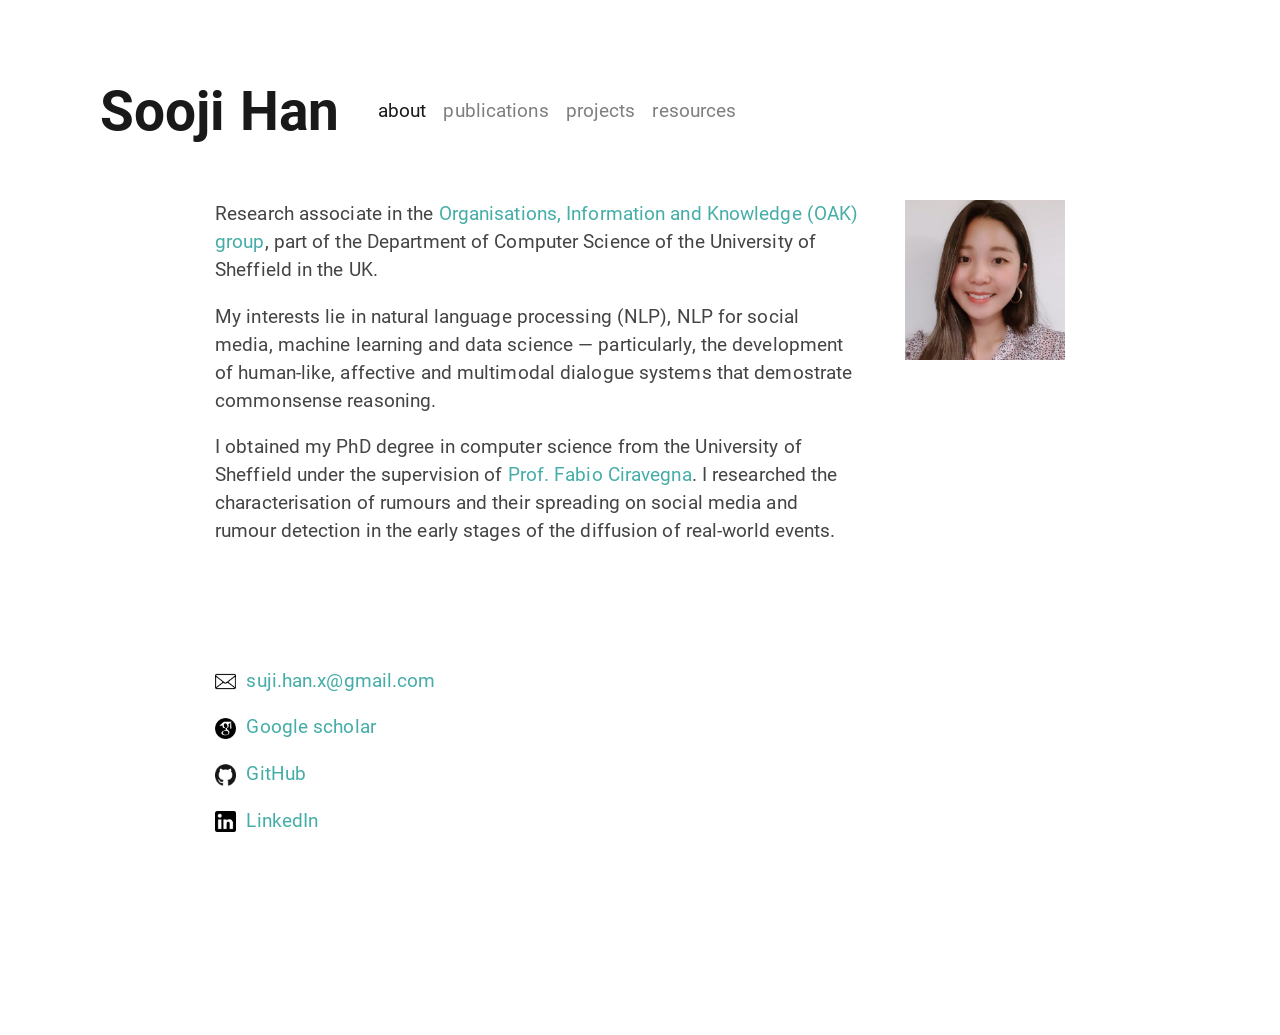
==== index.html @ 76cb5b4c "edit projects" ====
<!DOCTYPE html>

<html>

<head>

<meta charset="utf-8" />
<meta name="generator" content="pandoc" />
<meta http-equiv="X-UA-Compatible" content="IE=EDGE" />




<title></title>

<script src="site_libs/jquery-3.5.1/jquery-3.5.1.min.js"></script>
<meta name="name" content="viewport" />
<meta name="content" content="width=device-width, initial-scale=1, shrink-to-fit=no" />
<link href="site_libs/bootstrap-4.4.1/bootstrap-custom.min.css" rel="stylesheet" />
<script src="site_libs/bootstrap-4.4.1/bootstrap.bundle.min.js"></script>
<script src="site_libs/bs3compat-0.1.0.9000/tabs.js"></script>
<script src="site_libs/bs3compat-0.1.0.9000/bs3compat.js"></script>
<script src="site_libs/navigation-1.1/tabsets.js"></script>
<link href="site_libs/highlightjs-9.12.0/default.css" rel="stylesheet" />
<script src="site_libs/highlightjs-9.12.0/highlight.js"></script>

<style type="text/css">code{white-space: pre;}</style>
<style type="text/css">
  pre {
    background-color: #f5f5f5;
    border: 1px solid #ccc;
    border-radius: 4px;
    padding: .5rem;
  }
  pre:not([class]) {
    background-color: white;
  }
  pre code {
    background-color: transparent;
  }
</style>
<script type="text/javascript">
if (window.hljs) {
  hljs.configure({languages: []});
  hljs.initHighlightingOnLoad();
  if (document.readyState && document.readyState === "complete") {
    window.setTimeout(function() { hljs.initHighlighting(); }, 0);
  }
}
</script>



<style type="text/css">
/*
BS3 -> BS4 saw a removal of margin-top which is a pretty jarring change for Rmd
https://github.com/twbs/bootstrap/blob/f17f882d/dist/css/bootstrap.css#L1219-L1250
https://github.com/twbs/bootstrap/blob/4de4874e/scss/_reboot.scss#L82-L89 */
h1, h2, h3 { margin-top: 20px; }
h4, h5, h6 { margin-top: 10px; }

/* Pandoc uses align attribute to align content but BS4 squashes that */
.table th[align=left] {
  text-align: left;
}
.table th[align=right] {
  text-align: right;
}
.table th[align=center] {
  text-align: center;
}

.table th:not([align]) {
  text-align: left;
}
</style>

<link rel="stylesheet" href="styles.css" type="text/css" />
<link rel="stylesheet" href="/var/folders/hd/zf_5lm_s2blcfbpy_g2m6xn00000gn/T//RtmpmwYKkB/file5b397ba5d2e3.css" type="text/css" />



<style type = "text/css">
.main-container {
  max-width: 940px;
  margin-left: auto;
  margin-right: auto;
}
code {
  color: inherit;
  background-color: rgba(0, 0, 0, 0.04);
}
img {
  max-width:100%;
}
.tabbed-pane {
  padding-top: 12px;
}
.html-widget {
  margin-bottom: 20px;
}
button.code-folding-btn:focus {
  outline: none;
}
summary {
  display: list-item;
}
</style>


<style type="text/css">

.dropdown-submenu {
  position: relative;
}
.dropdown-submenu>.dropdown-menu {
  top: 0;
  left: 100%;
  margin-top: -6px;
  margin-left: -1px;
  border-radius: 0 6px 6px 6px;
}
.dropdown-submenu:hover>.dropdown-menu {
  display: block;
}
.dropdown-submenu>a:after {
  display: block;
  content: " ";
  float: right;
  width: 0;
  height: 0;
  border-color: transparent;
  border-style: solid;
  border-width: 5px 0 5px 5px;
  border-left-color: #cccccc;
  margin-top: 5px;
  margin-right: -10px;
}
.dropdown-submenu:hover>a:after {
  border-left-color: #ffffff;
}
.dropdown-submenu.pull-left {
  float: none;
}
.dropdown-submenu.pull-left>.dropdown-menu {
  left: -100%;
  margin-left: 10px;
  border-radius: 6px 0 6px 6px;
}
</style>

<script>
// manage active state of menu based on current page
$(document).ready(function () {
  // active menu anchor
  href = window.location.pathname
  href = href.substr(href.lastIndexOf('/') + 1)
  if (href === "")
    href = "index.html";
  var menuAnchor = $('a[href="' + href + '"]');

  // mark it active
  menuAnchor.tab('show');

  // if it's got a parent navbar menu mark it active as well
  menuAnchor.closest('li.dropdown').addClass('active');
});
</script>

<!--
  Note that .tabset-dropdown was initially implemented using Glyphicons, which were dropped
  in BS4. The idea behind the "equivalent" BS4 CSS derives from how carets are implemented
  https://github.com/twbs/bootstrap/blob/099860/scss/mixins/_caret.scss#L1
-->
<style type="text/css">
.tabset-dropdown > .nav-tabs {
  display: inline-table;
  max-height: 500px;
  min-height: 44px;
  overflow-y: auto;
  border: 1px solid #ddd;
  border-radius: 4px;
}

.tabset-dropdown > .nav-tabs > li.active-dropdown-tab:before {
  display: inline-block;
  margin-left: 0.255em;
  vertical-align: 0.255em;
  content: "";
  border-top: 0.3em solid;
  border-right: 0.3em solid transparent;
  border-bottom: 0;
  border-left: 0.3em solid transparent;
}

.tabset-dropdown > .nav-tabs.nav-tabs-open > li.active-dropdown-tab:before {
  display: inline-block;
  margin-left: 0.255em;
  vertical-align: 0.255em;
  content: "";
  border-top: 0.3em solid transparent;
  border-right: 0;
  border-bottom: 0.3em solid transparent;
  border-left: 0.3em solid;
}

.tabset-dropdown > .nav-tabs.nav-tabs-open:before {
  display: inline-block;
  margin-left: 0.255em;
  vertical-align: 0.255em;
  content: "";
  border-top: 0.3em solid;
  border-right: 0.3em solid transparent;
  border-bottom: 0;
  border-left: 0.3em solid transparent;
}

.tabset-dropdown > .nav-tabs > li.active-dropdown-tab {
  display: block;
}

.tabset-dropdown > .nav-tabs > li > a,
.tabset-dropdown > .nav-tabs > li > a:focus,
.tabset-dropdown > .nav-tabs > li > a:hover {
  border: none;
  display: inline-block;
  border-radius: 4px;
  background-color: transparent;
}

.tabset-dropdown > .nav-tabs.nav-tabs-open > li {
  display: block;
  float: none;
}

.tabset-dropdown > .nav-tabs > li {
  display: none;
}
</style>

<!-- code folding -->




</head>

<body>


<div class="container-fluid main-container">




<div class="navbar navbar-default  navbar-fixed-top" role="navigation">
  <div class="container">
    <div class="navbar-header">
      <button type="button" class="navbar-toggle collapsed" data-toggle="collapse" data-target="#navbar">
        <span class="icon-bar"></span>
        <span class="icon-bar"></span>
        <span class="icon-bar"></span>
      </button>
      <a class="navbar-brand" href="index.html">Sooji Han</a>
    </div>
    <div id="navbar" class="navbar-collapse collapse">
      <ul class="nav navbar-nav">
        <li>
  <a href="index.html">about</a>
</li>
<li>
  <a href="publications.html">publications</a>
</li>
<li>
  <a href="projects.html">projects</a>
</li>
<li>
  <a href="resources.html">resources</a>
</li>
      </ul>
      <ul class="nav navbar-nav navbar-right">
        
      </ul>
    </div><!--/.nav-collapse -->
  </div><!--/.container -->
</div><!--/.navbar -->

<div id="header">




</div>


<p><img src="images/profile.jpg" alt="Avatar" align="right" id='img1'></p>
<div id="div2">
<p>Research associate in the <a href="https://oak-sheffield.weebly.com/" target="_blank">Organisations, Information and Knowledge (OAK) group</a>, part of the Department of Computer Science of the University of Sheffield in the UK.</p>
<p>My interests lie in natural language processing (NLP), NLP for social media, machine learning and data science — particularly, the development of human-like, affective and multimodal dialogue systems that demostrate commonsense reasoning.</p>
<p>I obtained my PhD degree in computer science from the University of Sheffield under the supervision of <a href="https://staffwww.dcs.shef.ac.uk/people/F.Ciravegna/Fabio_Ciravegna/About.html" target="_blank">Prof. Fabio Ciravegna</a>. I researched the characterisation of rumours and their spreading on social media and rumour detection in the early stages of the diffusion of real-world events.</p>
</div>
<p><br> <br> <br></p>
<div>
<p><img src="images/mailto.png" id='img2'> <span style="line-height:20px;"> <a href="mailto:suji.han.x@gmail.com">suji.han.x@gmail.com</a></span></p>
</div>
<div>
<p><img src="images/gscholar.png" id='img2'> <span style="line-height:20px;"> <a href="https://scholar.google.co.uk/citations?user=GUjlKgcAAAAJ&hl=en" target="_blank">Google scholar</a></span></p>
</div>
<div>
<p><img src="images/github.png" id='img2'> <span style="line-height:20px;"> <a href="http://github.com/soojihan" target="_blank">GitHub</a></span></p>
</div>
<div>
<p><img src="images/linkedin.png" id='img2'> <span style="line-height:20px;"> <a href="https://www.linkedin.com/in/soojihan/" target="_blank">LinkedIn</a></span></p>
</div>




</div>

<script>

// add bootstrap table styles to pandoc tables
function bootstrapStylePandocTables() {
  $('tr.header').parent('thead').parent('table').addClass('table table-condensed');
}
$(document).ready(function () {
  bootstrapStylePandocTables();
});


</script>

<!-- tabsets -->

<script>
$(document).ready(function () {
  window.buildTabsets("TOC");
});

$(document).ready(function () {
  $('.tabset-dropdown > .nav-tabs > li').click(function () {
    $(this).parent().toggleClass('nav-tabs-open');
    $(this).siblings().removeClass("active-dropdown-tab");
    $(this).addClass("active-dropdown-tab");
  });
});
</script>

<!-- code folding -->


<!-- dynamically load mathjax for compatibility with self-contained -->
<script>
  (function () {
    var script = document.createElement("script");
    script.type = "text/javascript";
    script.src  = "https://mathjax.rstudio.com/latest/MathJax.js?config=TeX-AMS-MML_HTMLorMML";
    document.getElementsByTagName("head")[0].appendChild(script);
  })();
</script>

</body>
</html>
---- site_libs/highlightjs-9.12.0/default.css ----
.hljs-literal {
  color: #990073;
}

.hljs-number {
  color: #099;
}

.hljs-comment {
  color: #998;
  font-style: italic;
}

.hljs-keyword {
  color: #900;
  font-weight: bold;
}

.hljs-string {
  color: #d14;
}
---- styles.css ----
#div2 {
    width:76%;
}

#div3 {
    width:80%;
}
/* profile photo*/
#img1 {
  width: 160px;
  height: 160px;
}

/* mailto emoji*/
#img2 {
  width: 2.5%;
}

/* paper emoji*/
#img3 {
  width: 3%;
}



/* logos */
#img4 {
    max-width:100px;
    max-height:100px;
    width:auto;
    height:auto;
    vertical-align: middle;
}

/* overview*/
#img5 {
  width: 60%;
}

/* resource emoji*/
#img6 {
  width: 2%;
}

.caption {
    width: 200px;
    text-align: center;
}

figcaption {
    margin: 10px 0;  /* ADD Me */
    text-align: center;   /* ADD Me */
}

/* Whole document: */
body{
  font-size: 14pt;
  margin: 150pt; /* Added margin between navbar and body */
}

/* Adjust font size for years */
.bigger{
  font-size:20pt;
  font-weight:bold;
}

/* Adjust font size */
.huge{
  font-size:24pt;
  font-weight:bold;
}

/* project title fontsize */
.prtitle{
  font-size:16pt;
  font-weight:bold;
}

/* project body fontsize */
.prbody{
  font-size:12pt;
}

/* highlight */
.paperhl{
  color:#FE4365;
}



/* bold font */
.boldfont{
  font-weight:bold;
}

/* underline */
.fancy-underline {
  text-decoration: none;
  border-bottom: 3px solid rgba(69, 173, 168, 0.5);

}

.nav {
    margin: 0 auto;
    padding: 0;
    width: 75%;
}

.nav li a {
    display: inline-block;
    padding: 50px 10px;
    color: #fff;
    text-decoration: none;
    border-right: 1px solid #fff;
}

.navbar-brand {
  margin-top: 45px;
  padding: 0 15px;
  height: 100px;
  line-height: 100px;
  font-size: 55px;
  font-weight: bold;
}

ul.nav.navbar-nav {
    flex: 1;
    width:500px; /* navbar left box width*/
}

.navbar.navbar-default {
    background-color: #99ccff;
    border: 0;
    -webkit-box-shadow: none;
    box-shadow: none;
}

.navbar.navbar-default .navbar-collapse {
    border: 0;
    -webkit-box-shadow: none;
    box-shadow: none;
}

.navbar-nav a{
  margin-top: 45px;
}
.dropdown-menu a{
  margin-top: 45px;
}



/* hyperlink color */
a {
color: #45ADA8;
}

a:hover {
  color: #547980;
  background-color: transparent;
  text-decoration: none;
}

/* hyperlink color */
#a2 {
color: #FE4365;
}


/* change navigation (about, publication,...) color
.navbar-nav a{
  color: dodgerblue !important;
.dropdown-menu a{
  color: grey !important;
}
}*/
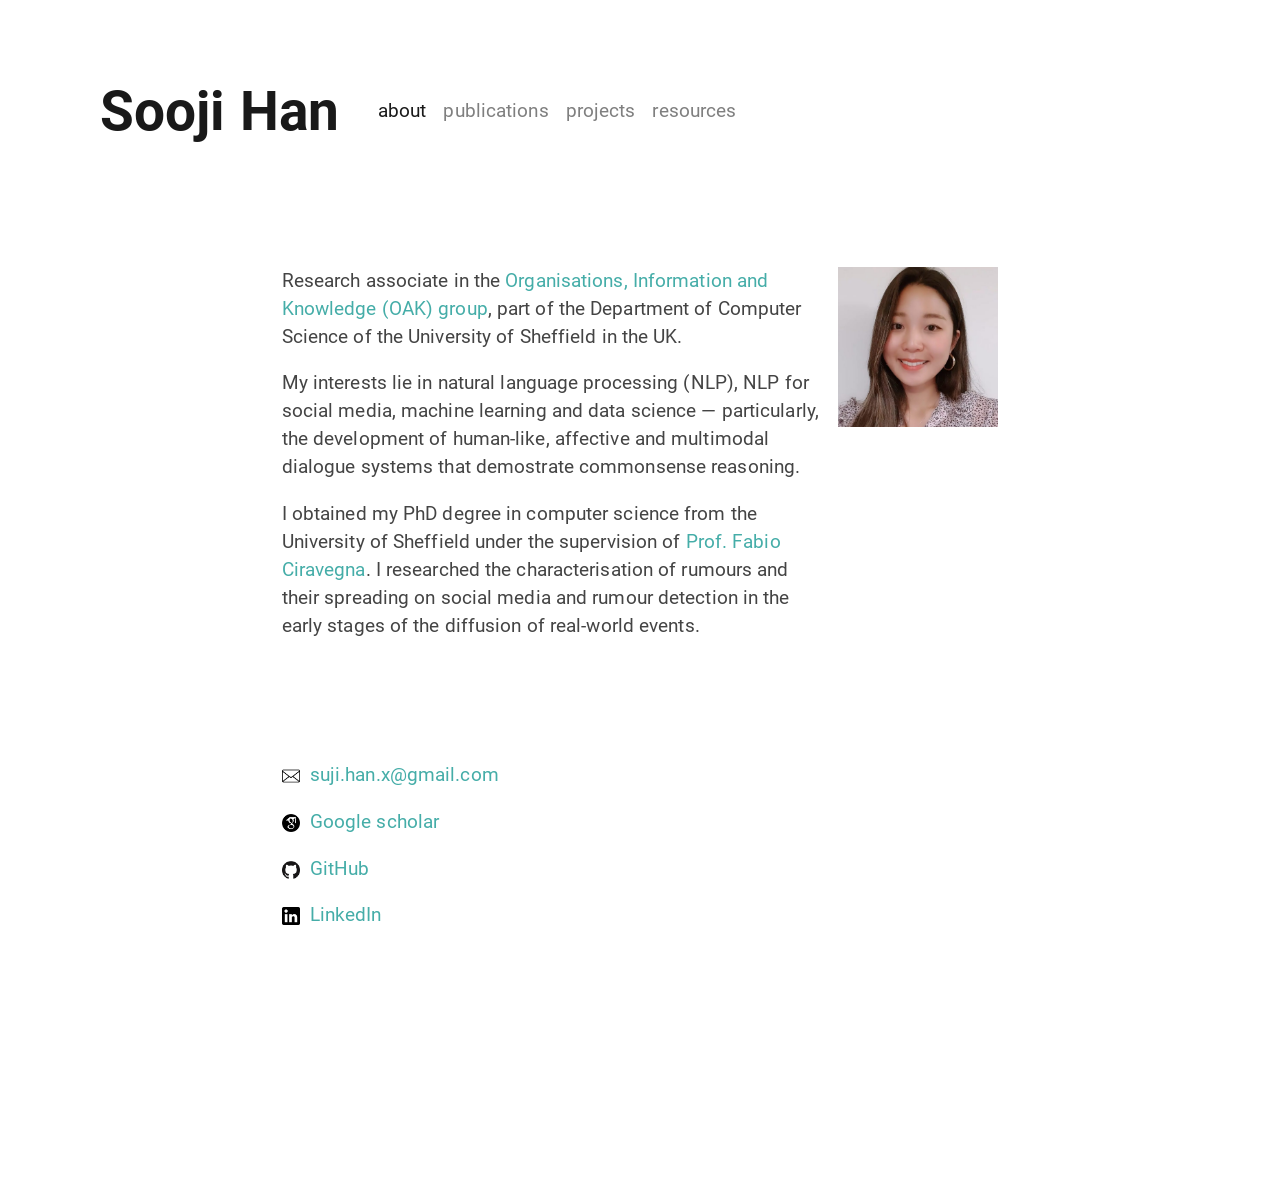
==== commit 22981a00: "edit margin" ====
--- a/index.html
+++ b/index.html
@@ -76,7 +76,7 @@
 </style>
 
 <link rel="stylesheet" href="styles.css" type="text/css" />
-<link rel="stylesheet" href="/var/folders/hd/zf_5lm_s2blcfbpy_g2m6xn00000gn/T//RtmpmwYKkB/file5b397ba5d2e3.css" type="text/css" />
+<link rel="stylesheet" href="/var/folders/hd/zf_5lm_s2blcfbpy_g2m6xn00000gn/T//RtmpmwYKkB/file5b3924de3ef2.css" type="text/css" />
 
 
 
--- a/styles.css
+++ b/styles.css
@@ -55,7 +55,7 @@
 /* Whole document: */
 body{
   font-size: 14pt;
-  margin: 150pt; /* Added margin between navbar and body */
+  margin: 200pt; /* Added margin between navbar and body */
 }
 
 /* Adjust font size for years */
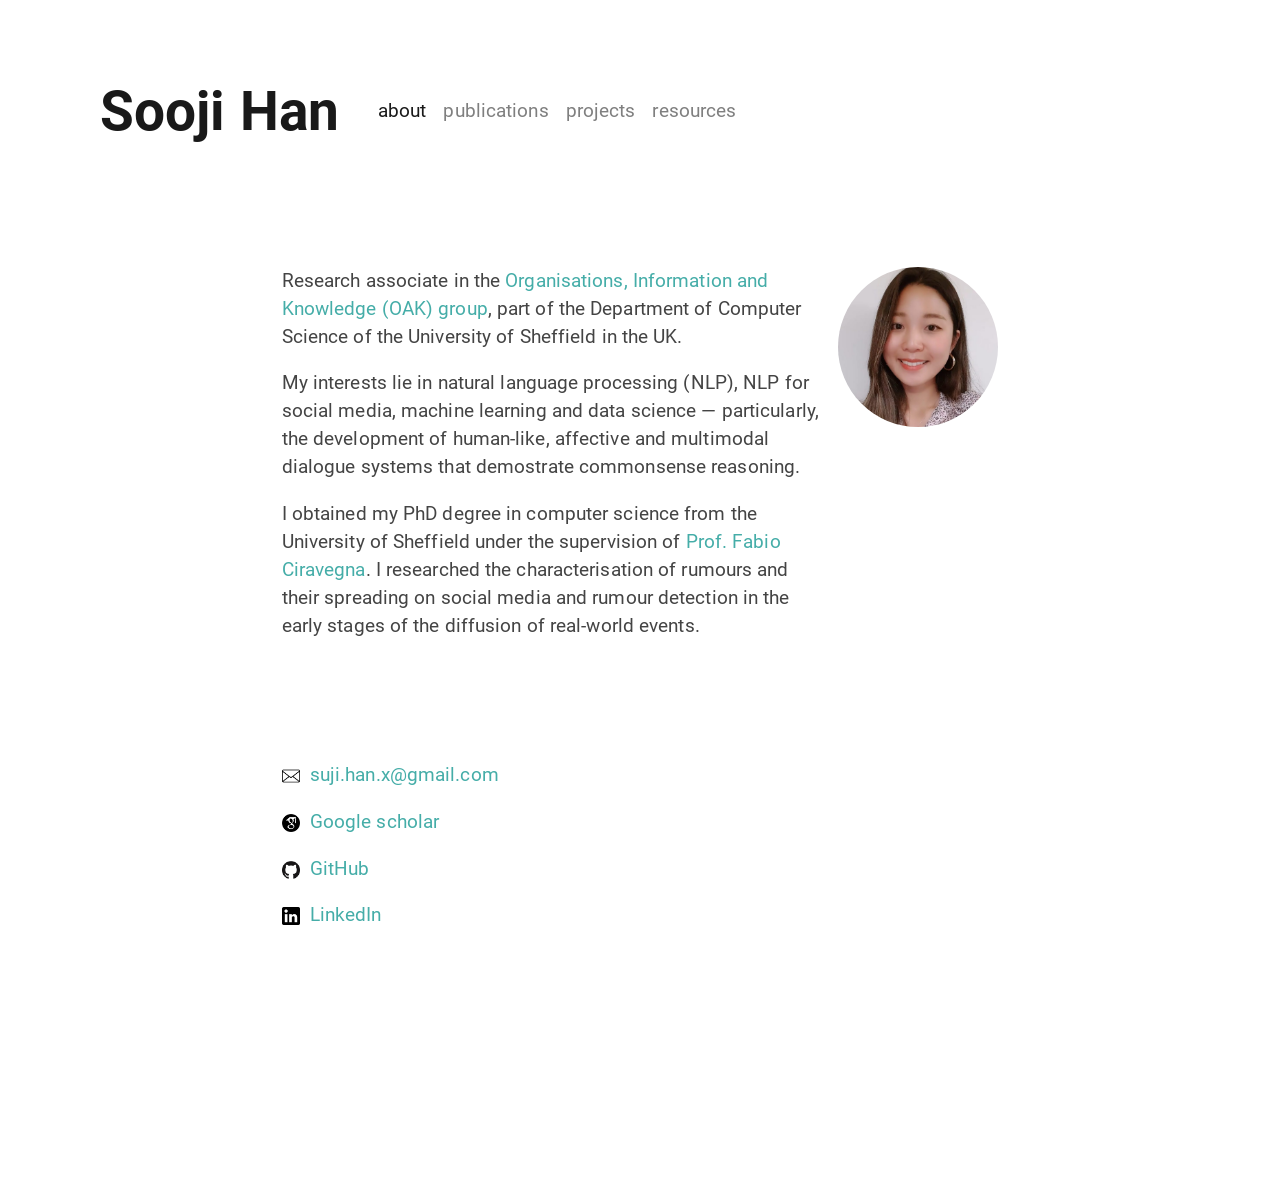
==== commit 8f2b6318: "edit photo" ====
--- a/index.html
+++ b/index.html
@@ -76,7 +76,7 @@
 </style>
 
 <link rel="stylesheet" href="styles.css" type="text/css" />
-<link rel="stylesheet" href="/var/folders/hd/zf_5lm_s2blcfbpy_g2m6xn00000gn/T//RtmpmwYKkB/file5b3924de3ef2.css" type="text/css" />
+<link rel="stylesheet" href="/var/folders/hd/zf_5lm_s2blcfbpy_g2m6xn00000gn/T//RtmpmwYKkB/file5b3938913bf7.css" type="text/css" />
 
 
 
--- a/styles.css
+++ b/styles.css
@@ -9,6 +9,7 @@
 #img1 {
   width: 160px;
   height: 160px;
+  border-radius: 50%;
 }
 
 /* mailto emoji*/
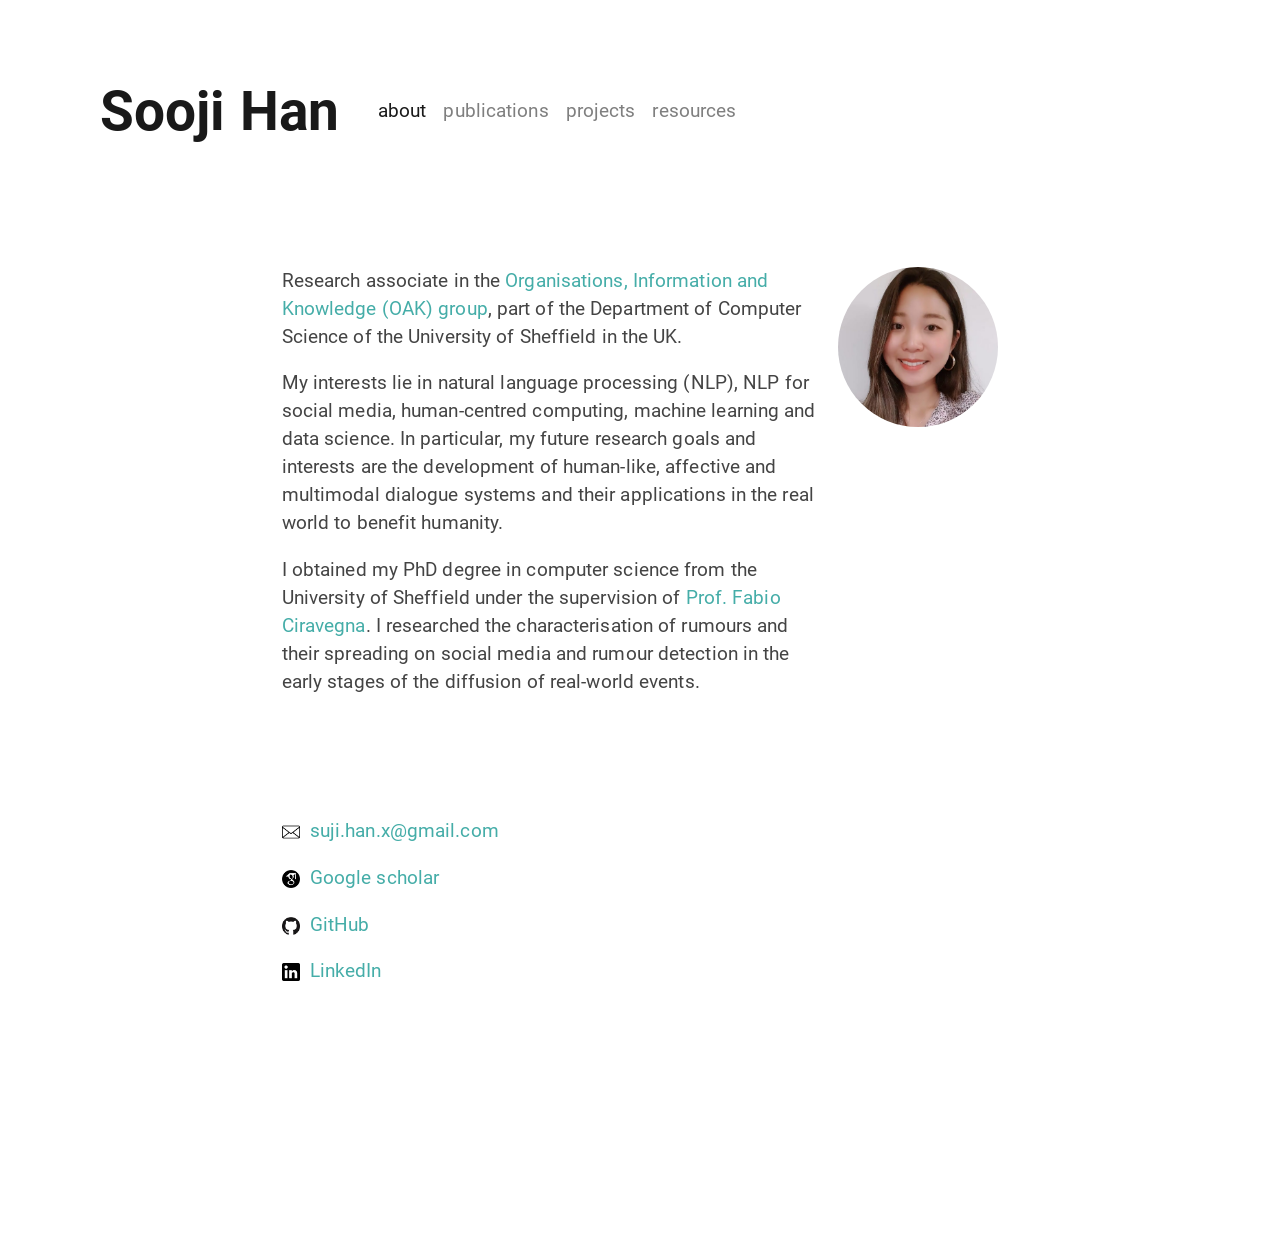
==== commit e605a319: "modify interests" ====
--- a/index.html
+++ b/index.html
@@ -76,7 +76,7 @@
 </style>
 
 <link rel="stylesheet" href="styles.css" type="text/css" />
-<link rel="stylesheet" href="/var/folders/hd/zf_5lm_s2blcfbpy_g2m6xn00000gn/T//RtmpmwYKkB/file5b3938913bf7.css" type="text/css" />
+<link rel="stylesheet" href="/var/folders/hd/zf_5lm_s2blcfbpy_g2m6xn00000gn/T//RtmpmwYKkB/file5b39fb23cbd.css" type="text/css" />
 
 
 
@@ -296,7 +296,7 @@
 <p><img src="images/profile.jpg" alt="Avatar" align="right" id='img1'></p>
 <div id="div2">
 <p>Research associate in the <a href="https://oak-sheffield.weebly.com/" target="_blank">Organisations, Information and Knowledge (OAK) group</a>, part of the Department of Computer Science of the University of Sheffield in the UK.</p>
-<p>My interests lie in natural language processing (NLP), NLP for social media, machine learning and data science — particularly, the development of human-like, affective and multimodal dialogue systems that demostrate commonsense reasoning.</p>
+<p>My interests lie in natural language processing (NLP), NLP for social media, human-centred computing, machine learning and data science. In particular, my future research goals and interests are the development of human-like, affective and multimodal dialogue systems and their applications in the real world to benefit humanity.</p>
 <p>I obtained my PhD degree in computer science from the University of Sheffield under the supervision of <a href="https://staffwww.dcs.shef.ac.uk/people/F.Ciravegna/Fabio_Ciravegna/About.html" target="_blank">Prof. Fabio Ciravegna</a>. I researched the characterisation of rumours and their spreading on social media and rumour detection in the early stages of the diffusion of real-world events.</p>
 </div>
 <p><br> <br> <br></p>
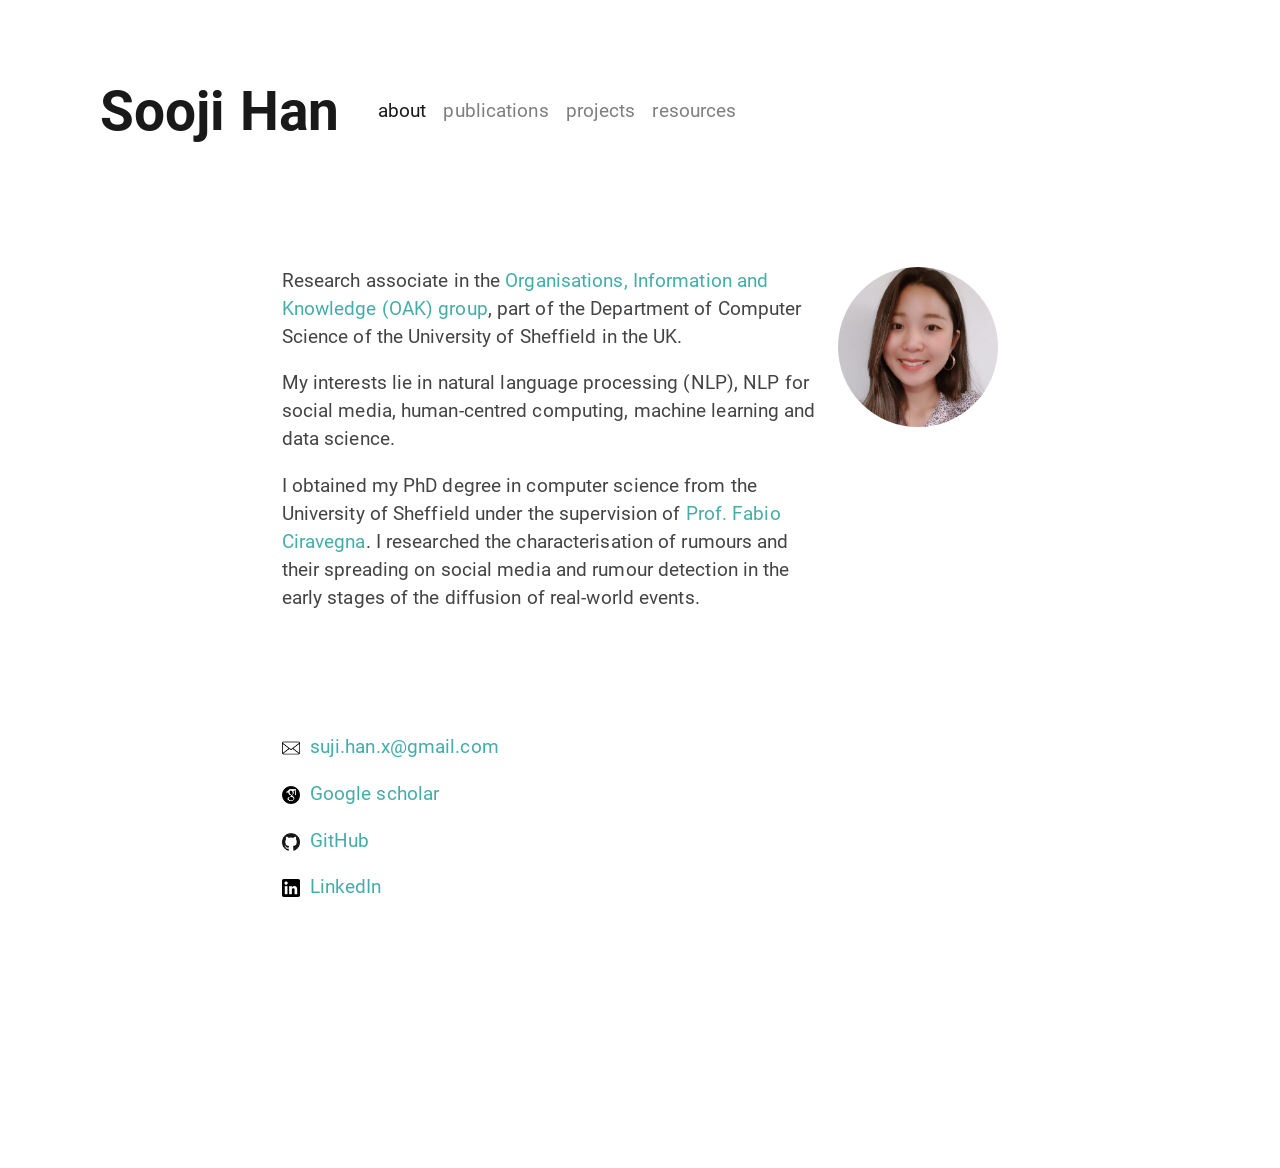
==== commit fb5e3b19: "edit project description" ====
--- a/index.html
+++ b/index.html
@@ -76,7 +76,7 @@
 </style>
 
 <link rel="stylesheet" href="styles.css" type="text/css" />
-<link rel="stylesheet" href="/var/folders/hd/zf_5lm_s2blcfbpy_g2m6xn00000gn/T//RtmpmwYKkB/file5b39fb23cbd.css" type="text/css" />
+<link rel="stylesheet" href="/var/folders/hd/zf_5lm_s2blcfbpy_g2m6xn00000gn/T//RtmpWVKSwl/file81b86c88d160.css" type="text/css" />
 
 
 
@@ -296,7 +296,7 @@
 <p><img src="images/profile.jpg" alt="Avatar" align="right" id='img1'></p>
 <div id="div2">
 <p>Research associate in the <a href="https://oak-sheffield.weebly.com/" target="_blank">Organisations, Information and Knowledge (OAK) group</a>, part of the Department of Computer Science of the University of Sheffield in the UK.</p>
-<p>My interests lie in natural language processing (NLP), NLP for social media, human-centred computing, machine learning and data science. In particular, my future research goals and interests are the development of human-like, affective and multimodal dialogue systems and their applications in the real world to benefit humanity.</p>
+<p>My interests lie in natural language processing (NLP), NLP for social media, human-centred computing, machine learning and data science.</p>
 <p>I obtained my PhD degree in computer science from the University of Sheffield under the supervision of <a href="https://staffwww.dcs.shef.ac.uk/people/F.Ciravegna/Fabio_Ciravegna/About.html" target="_blank">Prof. Fabio Ciravegna</a>. I researched the characterisation of rumours and their spreading on social media and rumour detection in the early stages of the diffusion of real-world events.</p>
 </div>
 <p><br> <br> <br></p>
